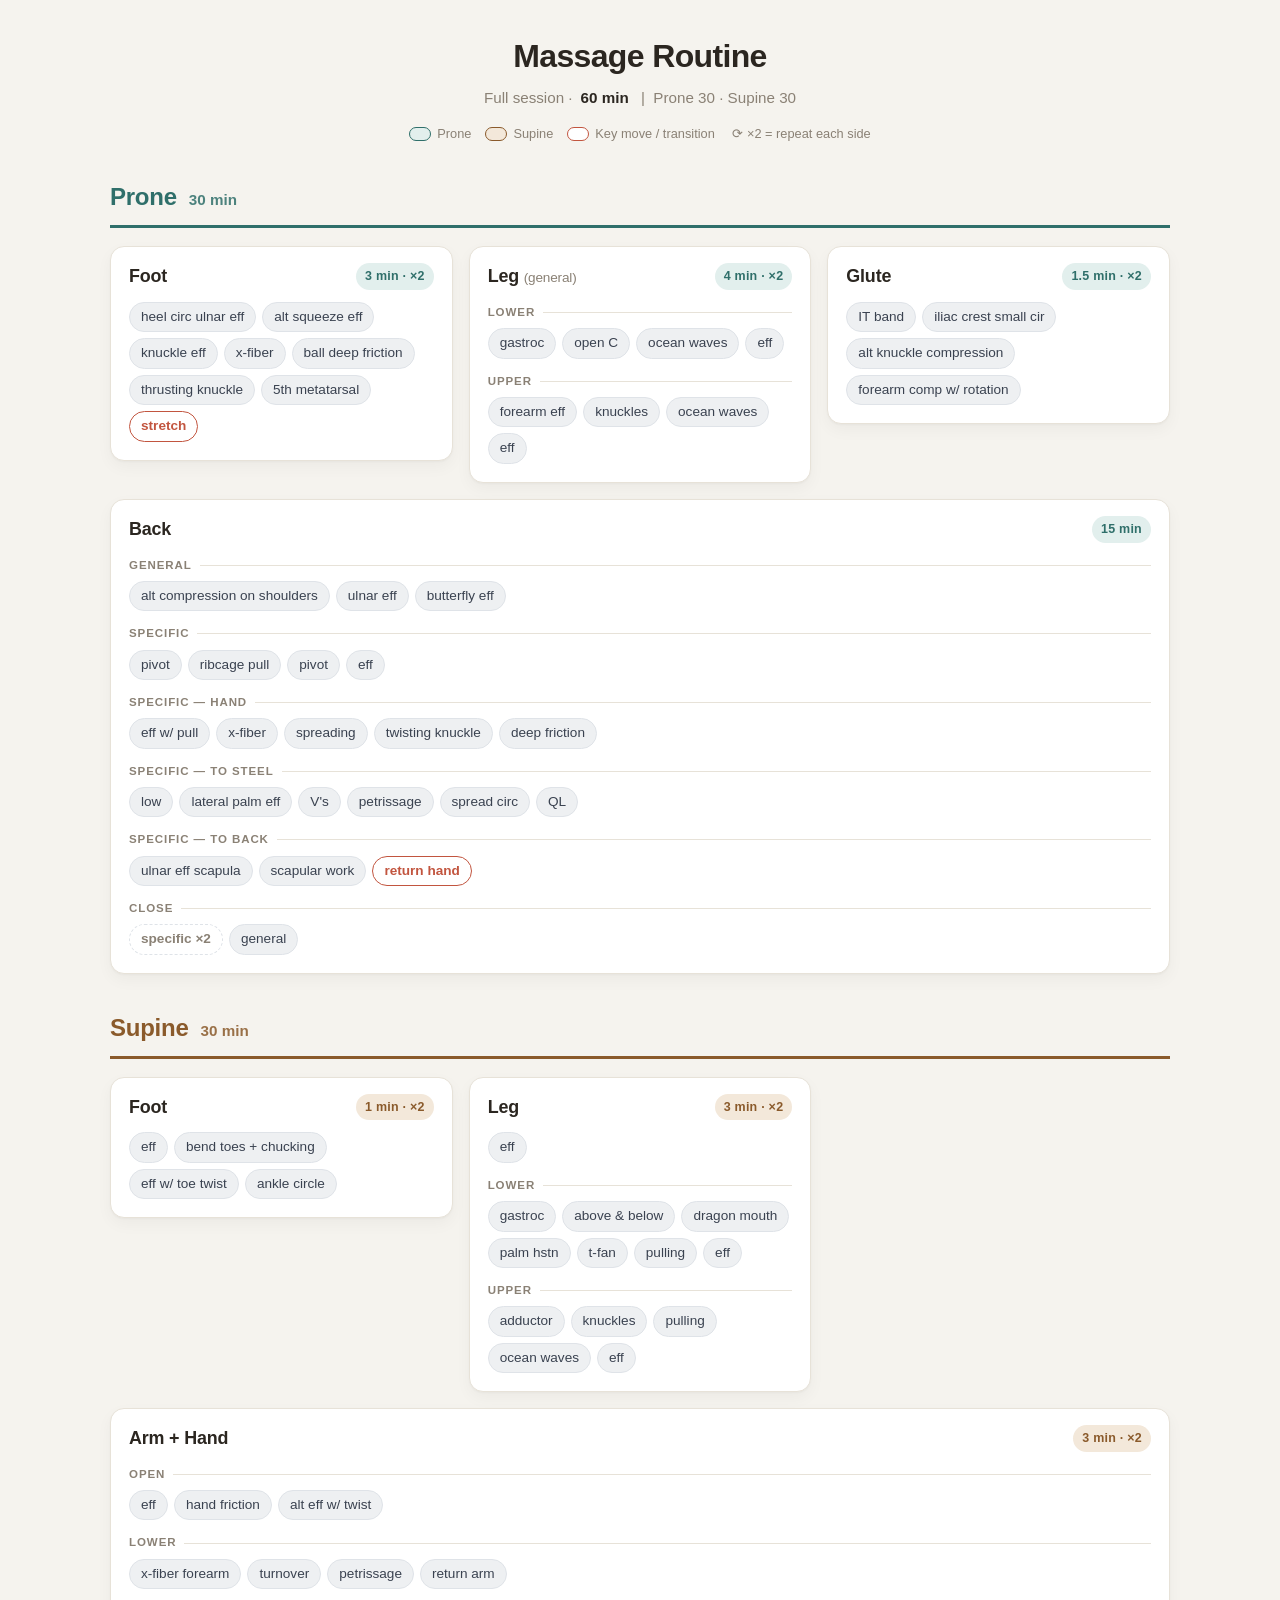
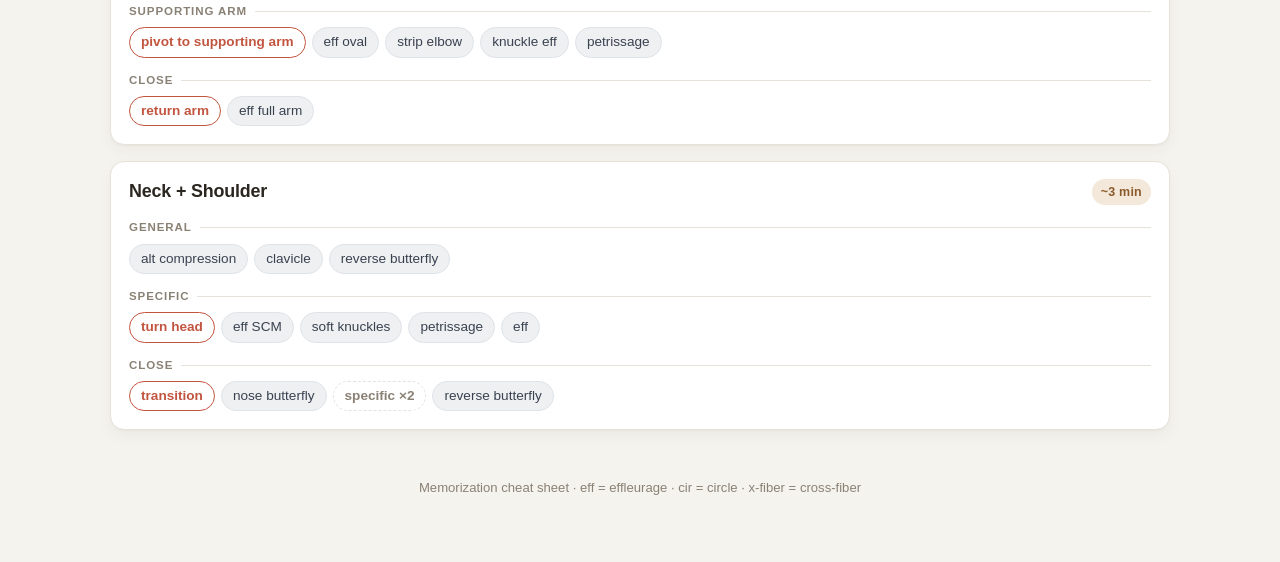
==== massage.html @ d395f04d "Add skimmable massage routine cheat sheet Single-page cheat sheet with Prone/Supine sections, region" ====
<!DOCTYPE html>
<html lang="en">

<head>
  <meta charset="UTF-8" />
  <meta name="viewport" content="width=device-width, initial-scale=1.0" />
  <title>Massage Routine — Cheat Sheet</title>
  <style>
    :root {
      --bg: #f5f3ee;
      --card: #ffffff;
      --ink: #2b2620;
      --muted: #8a8175;
      --line: #e7e2d8;
      --prone: #2f6f6a;
      --prone-soft: #e2efed;
      --supine: #8a5a2b;
      --supine-soft: #f3e8da;
      --pill: #eef0f2;
      --pill-ink: #3a4250;
      --pill-line: #dfe3e8;
      --accent: #c2553f;
    }

    * { box-sizing: border-box; }

    body {
      margin: 0;
      background: var(--bg);
      color: var(--ink);
      font-family: -apple-system, BlinkMacSystemFont, "Segoe UI", Roboto, Helvetica, Arial, sans-serif;
      line-height: 1.5;
      -webkit-font-smoothing: antialiased;
    }

    .wrap {
      max-width: 1100px;
      margin: 0 auto;
      padding: 32px 20px 64px;
    }

    /* ---- Page header ---- */
    header.page {
      text-align: center;
      margin-bottom: 28px;
    }
    header.page h1 {
      margin: 0 0 6px;
      font-size: 2rem;
      letter-spacing: -0.02em;
    }
    header.page .total {
      display: inline-flex;
      gap: 8px;
      align-items: center;
      color: var(--muted);
      font-size: 0.95rem;
    }
    header.page .total strong { color: var(--ink); }

    /* ---- Position section ---- */
    .position {
      margin-top: 36px;
    }
    .position > .position-head {
      display: flex;
      align-items: baseline;
      gap: 12px;
      padding-bottom: 10px;
      margin-bottom: 18px;
      border-bottom: 3px solid currentColor;
    }
    .position.prone  > .position-head { color: var(--prone); }
    .position.supine > .position-head { color: var(--supine); }
    .position-head h2 {
      margin: 0;
      font-size: 1.5rem;
      letter-spacing: -0.01em;
    }
    .position-head .dur {
      font-size: 0.95rem;
      font-weight: 600;
      opacity: 0.85;
    }

    /* ---- Region cards grid ---- */
    .regions {
      display: grid;
      grid-template-columns: repeat(auto-fill, minmax(320px, 1fr));
      gap: 16px;
      align-items: start;
    }
    /* let the wide "Back" / big cards span full width */
    .card.wide { grid-column: 1 / -1; }

    .card {
      background: var(--card);
      border: 1px solid var(--line);
      border-radius: 14px;
      padding: 16px 18px 18px;
      box-shadow: 0 1px 2px rgba(0,0,0,0.03), 0 6px 16px rgba(0,0,0,0.04);
    }
    .card-head {
      display: flex;
      align-items: center;
      justify-content: space-between;
      gap: 10px;
      margin-bottom: 12px;
    }
    .card-head h3 {
      margin: 0;
      font-size: 1.12rem;
      letter-spacing: -0.01em;
    }
    .time-badge {
      flex: none;
      font-size: 0.78rem;
      font-weight: 700;
      letter-spacing: 0.02em;
      padding: 4px 9px;
      border-radius: 999px;
      white-space: nowrap;
    }
    .prone  .time-badge { background: var(--prone-soft);  color: var(--prone); }
    .supine .time-badge { background: var(--supine-soft); color: var(--supine); }

    /* ---- Sub-groups inside a card ---- */
    .group { margin-top: 14px; }
    .group:first-of-type { margin-top: 0; }
    .group-label {
      font-size: 0.72rem;
      font-weight: 700;
      text-transform: uppercase;
      letter-spacing: 0.08em;
      color: var(--muted);
      margin-bottom: 7px;
      display: flex;
      align-items: center;
      gap: 8px;
    }
    .group-label::after {
      content: "";
      flex: 1;
      height: 1px;
      background: var(--line);
    }

    /* ---- Stroke pills ---- */
    .strokes {
      list-style: none;
      margin: 0;
      padding: 0;
      display: flex;
      flex-wrap: wrap;
      gap: 6px;
    }
    .strokes li {
      background: var(--pill);
      color: var(--pill-ink);
      border: 1px solid var(--pill-line);
      border-radius: 999px;
      padding: 4px 11px;
      font-size: 0.85rem;
      font-weight: 500;
      white-space: nowrap;
    }
    /* emphasised pills (key moves / transitions) */
    .strokes li.key {
      background: #fff;
      border-color: var(--accent);
      color: var(--accent);
      font-weight: 600;
    }
    /* repeat / counter notation pill */
    .strokes li.rep {
      background: transparent;
      border-style: dashed;
      color: var(--muted);
      font-weight: 600;
    }

    footer.page {
      margin-top: 48px;
      text-align: center;
      color: var(--muted);
      font-size: 0.82rem;
    }

    /* ---- Legend ---- */
    .legend {
      display: flex;
      flex-wrap: wrap;
      gap: 14px;
      justify-content: center;
      margin-top: 14px;
      font-size: 0.8rem;
      color: var(--muted);
    }
    .legend span { display: inline-flex; align-items: center; gap: 6px; }
    .swatch {
      width: 22px; height: 14px; border-radius: 999px; display: inline-block;
      border: 1px solid var(--pill-line);
    }
    .swatch.prone  { background: var(--prone-soft); border-color: var(--prone); }
    .swatch.supine { background: var(--supine-soft); border-color: var(--supine); }
    .swatch.key    { background: #fff; border-color: var(--accent); }

    @media print {
      body { background: #fff; }
      .card { box-shadow: none; break-inside: avoid; }
      .position { break-inside: avoid; }
    }
  </style>
</head>

<body>
  <div class="wrap">

    <header class="page">
      <h1>Massage Routine</h1>
      <div class="total">Full session · <strong>60 min</strong> &nbsp;|&nbsp; Prone 30 · Supine 30</div>
      <div class="legend">
        <span><span class="swatch prone"></span> Prone</span>
        <span><span class="swatch supine"></span> Supine</span>
        <span><span class="swatch key"></span> Key move / transition</span>
        <span>&nbsp;⟳ ×2 = repeat each side</span>
      </div>
    </header>

    <!-- ============== PRONE ============== -->
    <section class="position prone">
      <div class="position-head">
        <h2>Prone</h2>
        <span class="dur">30 min</span>
      </div>

      <div class="regions">

        <!-- Foot -->
        <div class="card">
          <div class="card-head">
            <h3>Foot</h3>
            <span class="time-badge">3 min · ×2</span>
          </div>
          <ul class="strokes">
            <li>heel circ ulnar eff</li>
            <li>alt squeeze eff</li>
            <li>knuckle eff</li>
            <li>x-fiber</li>
            <li>ball deep friction</li>
            <li>thrusting knuckle</li>
            <li>5th metatarsal</li>
            <li class="key">stretch</li>
          </ul>
        </div>

        <!-- Leg -->
        <div class="card">
          <div class="card-head">
            <h3>Leg <span style="font-weight:400;color:var(--muted);font-size:0.85rem;">(general)</span></h3>
            <span class="time-badge">4 min · ×2</span>
          </div>
          <div class="group">
            <div class="group-label">Lower</div>
            <ul class="strokes">
              <li>gastroc</li>
              <li>open C</li>
              <li>ocean waves</li>
              <li>eff</li>
            </ul>
          </div>
          <div class="group">
            <div class="group-label">Upper</div>
            <ul class="strokes">
              <li>forearm eff</li>
              <li>knuckles</li>
              <li>ocean waves</li>
              <li>eff</li>
            </ul>
          </div>
        </div>

        <!-- Glute -->
        <div class="card">
          <div class="card-head">
            <h3>Glute</h3>
            <span class="time-badge">1.5 min · ×2</span>
          </div>
          <ul class="strokes">
            <li>IT band</li>
            <li>iliac crest small cir</li>
            <li>alt knuckle compression</li>
            <li>forearm comp w/ rotation</li>
          </ul>
        </div>

        <!-- Back (wide) -->
        <div class="card wide">
          <div class="card-head">
            <h3>Back</h3>
            <span class="time-badge">15 min</span>
          </div>

          <div class="group">
            <div class="group-label">General</div>
            <ul class="strokes">
              <li>alt compression on shoulders</li>
              <li>ulnar eff</li>
              <li>butterfly eff</li>
            </ul>
          </div>

          <div class="group">
            <div class="group-label">Specific</div>
            <ul class="strokes">
              <li>pivot</li>
              <li>ribcage pull</li>
              <li>pivot</li>
              <li>eff</li>
            </ul>
          </div>

          <div class="group">
            <div class="group-label">Specific — Hand</div>
            <ul class="strokes">
              <li>eff w/ pull</li>
              <li>x-fiber</li>
              <li>spreading</li>
              <li>twisting knuckle</li>
              <li>deep friction</li>
            </ul>
          </div>

          <div class="group">
            <div class="group-label">Specific — To Steel</div>
            <ul class="strokes">
              <li>low</li>
              <li>lateral palm eff</li>
              <li>V's</li>
              <li>petrissage</li>
              <li>spread circ</li>
              <li>QL</li>
            </ul>
          </div>

          <div class="group">
            <div class="group-label">Specific — To Back</div>
            <ul class="strokes">
              <li>ulnar eff scapula</li>
              <li>scapular work</li>
              <li class="key">return hand</li>
            </ul>
          </div>

          <div class="group">
            <div class="group-label">Close</div>
            <ul class="strokes">
              <li class="rep">specific ×2</li>
              <li>general</li>
            </ul>
          </div>
        </div>

      </div>
    </section>

    <!-- ============== SUPINE ============== -->
    <section class="position supine">
      <div class="position-head">
        <h2>Supine</h2>
        <span class="dur">30 min</span>
      </div>

      <div class="regions">

        <!-- Foot -->
        <div class="card">
          <div class="card-head">
            <h3>Foot</h3>
            <span class="time-badge">1 min · ×2</span>
          </div>
          <ul class="strokes">
            <li>eff</li>
            <li>bend toes + chucking</li>
            <li>eff w/ toe twist</li>
            <li>ankle circle</li>
          </ul>
        </div>

        <!-- Leg -->
        <div class="card">
          <div class="card-head">
            <h3>Leg</h3>
            <span class="time-badge">3 min · ×2</span>
          </div>
          <ul class="strokes" style="margin-bottom:4px;">
            <li>eff</li>
          </ul>
          <div class="group">
            <div class="group-label">Lower</div>
            <ul class="strokes">
              <li>gastroc</li>
              <li>above &amp; below</li>
              <li>dragon mouth</li>
              <li>palm hstn</li>
              <li>t-fan</li>
              <li>pulling</li>
              <li>eff</li>
            </ul>
          </div>
          <div class="group">
            <div class="group-label">Upper</div>
            <ul class="strokes">
              <li>adductor</li>
              <li>knuckles</li>
              <li>pulling</li>
              <li>ocean waves</li>
              <li>eff</li>
            </ul>
          </div>
        </div>

        <!-- Arm + Hand (wide) -->
        <div class="card wide">
          <div class="card-head">
            <h3>Arm + Hand</h3>
            <span class="time-badge">3 min · ×2</span>
          </div>

          <div class="group">
            <div class="group-label">Open</div>
            <ul class="strokes">
              <li>eff</li>
              <li>hand friction</li>
              <li>alt eff w/ twist</li>
            </ul>
          </div>

          <div class="group">
            <div class="group-label">Lower</div>
            <ul class="strokes">
              <li>x-fiber forearm</li>
              <li>turnover</li>
              <li>petrissage</li>
              <li>return arm</li>
            </ul>
          </div>

          <div class="group">
            <div class="group-label">Supporting Arm</div>
            <ul class="strokes">
              <li class="key">pivot to supporting arm</li>
              <li>eff oval</li>
              <li>strip elbow</li>
              <li>knuckle eff</li>
              <li>petrissage</li>
            </ul>
          </div>

          <div class="group">
            <div class="group-label">Close</div>
            <ul class="strokes">
              <li class="key">return arm</li>
              <li>eff full arm</li>
            </ul>
          </div>
        </div>

        <!-- Neck + Shoulder (wide) -->
        <div class="card wide">
          <div class="card-head">
            <h3>Neck + Shoulder</h3>
            <span class="time-badge">~3 min</span>
          </div>

          <div class="group">
            <div class="group-label">General</div>
            <ul class="strokes">
              <li>alt compression</li>
              <li>clavicle</li>
              <li>reverse butterfly</li>
            </ul>
          </div>

          <div class="group">
            <div class="group-label">Specific</div>
            <ul class="strokes">
              <li class="key">turn head</li>
              <li>eff SCM</li>
              <li>soft knuckles</li>
              <li>petrissage</li>
              <li>eff</li>
            </ul>
          </div>

          <div class="group">
            <div class="group-label">Close</div>
            <ul class="strokes">
              <li class="key">transition</li>
              <li>nose butterfly</li>
              <li class="rep">specific ×2</li>
              <li>reverse butterfly</li>
            </ul>
          </div>
        </div>

      </div>
    </section>

    <footer class="page">
      Memorization cheat sheet · eff = effleurage · cir = circle · x-fiber = cross-fiber
    </footer>

  </div>
</body>

</html>
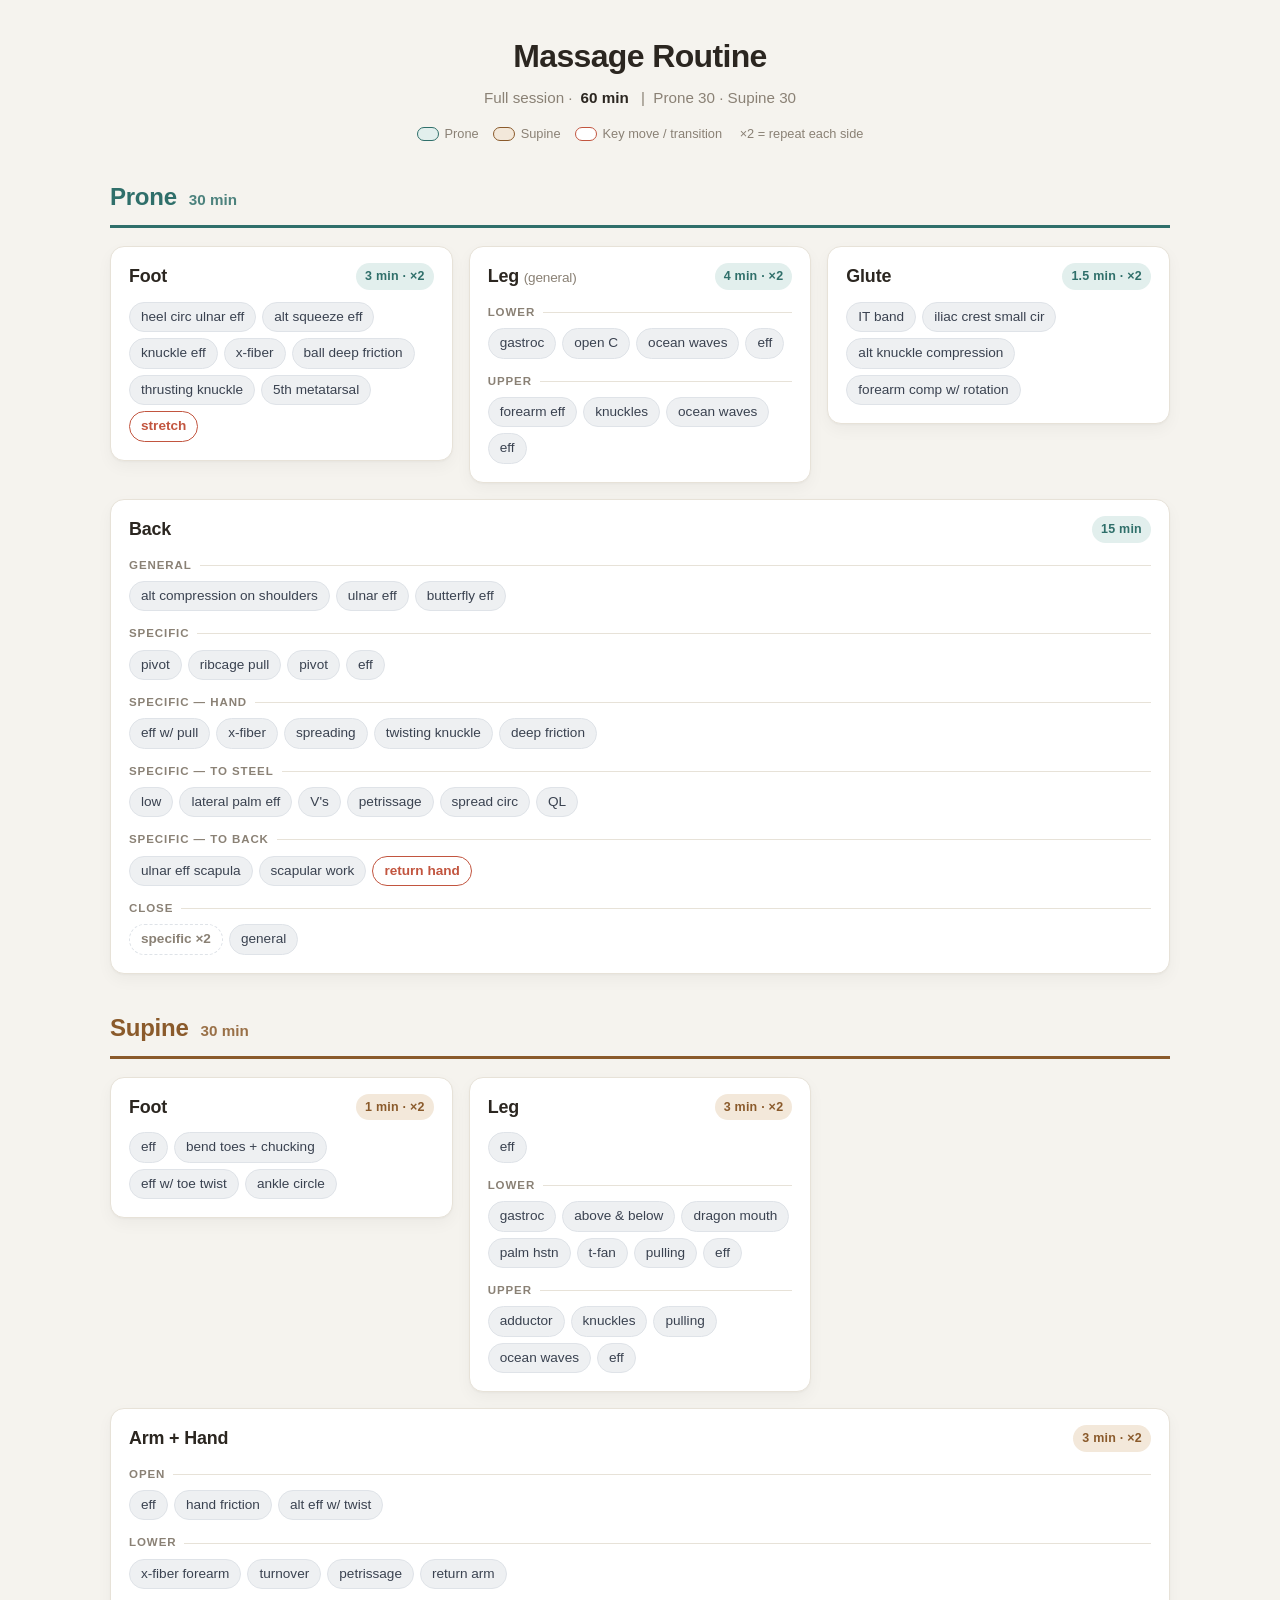
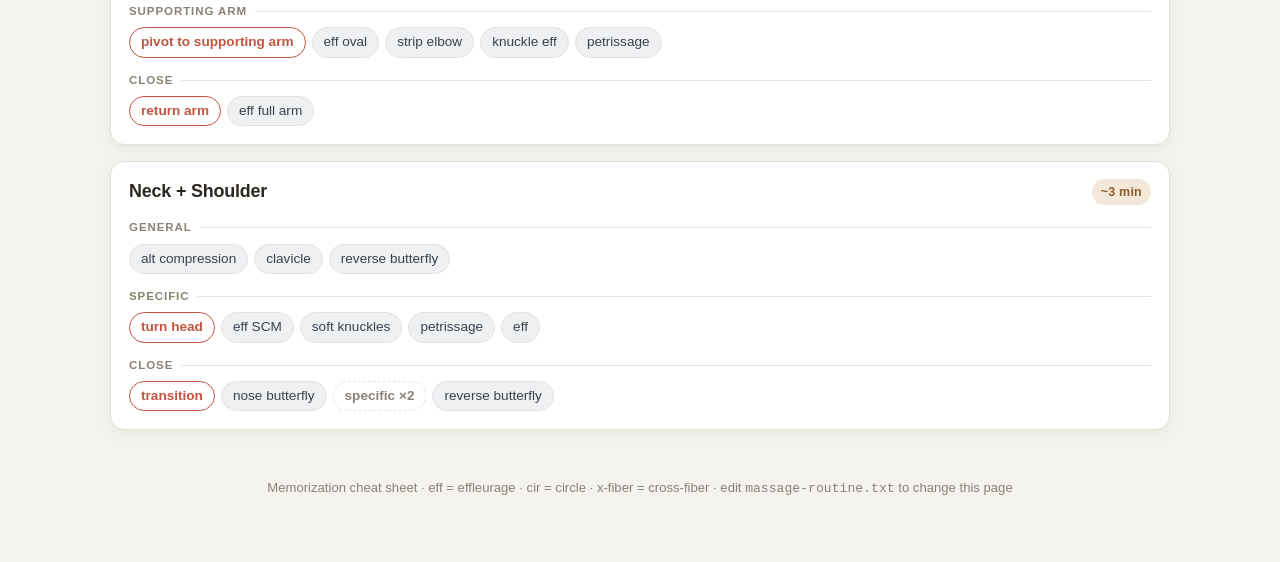
==== commit 835b0679: "Make cheat sheet read strokes from editable massage-routine.txt Move all routine content into a plai" ====
--- a/massage.html
+++ b/massage.html
@@ -112,6 +112,11 @@
       font-size: 1.12rem;
       letter-spacing: -0.01em;
     }
+    .card-head h3 .note {
+      font-weight: 400;
+      color: var(--muted);
+      font-size: 0.85rem;
+    }
     .time-badge {
       flex: none;
       font-size: 0.78rem;
@@ -126,7 +131,7 @@
 
     /* ---- Sub-groups inside a card ---- */
     .group { margin-top: 14px; }
-    .group:first-of-type { margin-top: 0; }
+    .group:first-child { margin-top: 0; }
     .group-label {
       font-size: 0.72rem;
       font-weight: 700;
@@ -205,6 +210,24 @@
     .swatch.supine { background: var(--supine-soft); border-color: var(--supine); }
     .swatch.key    { background: #fff; border-color: var(--accent); }
 
+    /* ---- Load / error states ---- */
+    .notice {
+      background: var(--card);
+      border: 1px solid var(--line);
+      border-left: 4px solid var(--accent);
+      border-radius: 10px;
+      padding: 16px 18px;
+      margin-top: 24px;
+      color: var(--ink);
+    }
+    .notice code {
+      background: var(--pill);
+      border: 1px solid var(--pill-line);
+      border-radius: 5px;
+      padding: 1px 5px;
+      font-size: 0.9em;
+    }
+
     @media print {
       body { background: #fff; }
       .card { box-shadow: none; break-inside: avoid; }
@@ -223,295 +246,139 @@
         <span><span class="swatch prone"></span> Prone</span>
         <span><span class="swatch supine"></span> Supine</span>
         <span><span class="swatch key"></span> Key move / transition</span>
-        <span>&nbsp;⟳ ×2 = repeat each side</span>
+        <span>&nbsp;×2 = repeat each side</span>
       </div>
     </header>
 
-    <!-- ============== PRONE ============== -->
-    <section class="position prone">
-      <div class="position-head">
-        <h2>Prone</h2>
-        <span class="dur">30 min</span>
-      </div>
-
-      <div class="regions">
-
-        <!-- Foot -->
-        <div class="card">
-          <div class="card-head">
-            <h3>Foot</h3>
-            <span class="time-badge">3 min · ×2</span>
-          </div>
-          <ul class="strokes">
-            <li>heel circ ulnar eff</li>
-            <li>alt squeeze eff</li>
-            <li>knuckle eff</li>
-            <li>x-fiber</li>
-            <li>ball deep friction</li>
-            <li>thrusting knuckle</li>
-            <li>5th metatarsal</li>
-            <li class="key">stretch</li>
-          </ul>
-        </div>
-
-        <!-- Leg -->
-        <div class="card">
-          <div class="card-head">
-            <h3>Leg <span style="font-weight:400;color:var(--muted);font-size:0.85rem;">(general)</span></h3>
-            <span class="time-badge">4 min · ×2</span>
-          </div>
-          <div class="group">
-            <div class="group-label">Lower</div>
-            <ul class="strokes">
-              <li>gastroc</li>
-              <li>open C</li>
-              <li>ocean waves</li>
-              <li>eff</li>
-            </ul>
-          </div>
-          <div class="group">
-            <div class="group-label">Upper</div>
-            <ul class="strokes">
-              <li>forearm eff</li>
-              <li>knuckles</li>
-              <li>ocean waves</li>
-              <li>eff</li>
-            </ul>
-          </div>
-        </div>
-
-        <!-- Glute -->
-        <div class="card">
-          <div class="card-head">
-            <h3>Glute</h3>
-            <span class="time-badge">1.5 min · ×2</span>
-          </div>
-          <ul class="strokes">
-            <li>IT band</li>
-            <li>iliac crest small cir</li>
-            <li>alt knuckle compression</li>
-            <li>forearm comp w/ rotation</li>
-          </ul>
-        </div>
-
-        <!-- Back (wide) -->
-        <div class="card wide">
-          <div class="card-head">
-            <h3>Back</h3>
-            <span class="time-badge">15 min</span>
-          </div>
-
-          <div class="group">
-            <div class="group-label">General</div>
-            <ul class="strokes">
-              <li>alt compression on shoulders</li>
-              <li>ulnar eff</li>
-              <li>butterfly eff</li>
-            </ul>
-          </div>
-
-          <div class="group">
-            <div class="group-label">Specific</div>
-            <ul class="strokes">
-              <li>pivot</li>
-              <li>ribcage pull</li>
-              <li>pivot</li>
-              <li>eff</li>
-            </ul>
-          </div>
-
-          <div class="group">
-            <div class="group-label">Specific — Hand</div>
-            <ul class="strokes">
-              <li>eff w/ pull</li>
-              <li>x-fiber</li>
-              <li>spreading</li>
-              <li>twisting knuckle</li>
-              <li>deep friction</li>
-            </ul>
-          </div>
-
-          <div class="group">
-            <div class="group-label">Specific — To Steel</div>
-            <ul class="strokes">
-              <li>low</li>
-              <li>lateral palm eff</li>
-              <li>V's</li>
-              <li>petrissage</li>
-              <li>spread circ</li>
-              <li>QL</li>
-            </ul>
-          </div>
-
-          <div class="group">
-            <div class="group-label">Specific — To Back</div>
-            <ul class="strokes">
-              <li>ulnar eff scapula</li>
-              <li>scapular work</li>
-              <li class="key">return hand</li>
-            </ul>
-          </div>
-
-          <div class="group">
-            <div class="group-label">Close</div>
-            <ul class="strokes">
-              <li class="rep">specific ×2</li>
-              <li>general</li>
-            </ul>
-          </div>
-        </div>
-
-      </div>
-    </section>
-
-    <!-- ============== SUPINE ============== -->
-    <section class="position supine">
-      <div class="position-head">
-        <h2>Supine</h2>
-        <span class="dur">30 min</span>
-      </div>
-
-      <div class="regions">
-
-        <!-- Foot -->
-        <div class="card">
-          <div class="card-head">
-            <h3>Foot</h3>
-            <span class="time-badge">1 min · ×2</span>
-          </div>
-          <ul class="strokes">
-            <li>eff</li>
-            <li>bend toes + chucking</li>
-            <li>eff w/ toe twist</li>
-            <li>ankle circle</li>
-          </ul>
-        </div>
-
-        <!-- Leg -->
-        <div class="card">
-          <div class="card-head">
-            <h3>Leg</h3>
-            <span class="time-badge">3 min · ×2</span>
-          </div>
-          <ul class="strokes" style="margin-bottom:4px;">
-            <li>eff</li>
-          </ul>
-          <div class="group">
-            <div class="group-label">Lower</div>
-            <ul class="strokes">
-              <li>gastroc</li>
-              <li>above &amp; below</li>
-              <li>dragon mouth</li>
-              <li>palm hstn</li>
-              <li>t-fan</li>
-              <li>pulling</li>
-              <li>eff</li>
-            </ul>
-          </div>
-          <div class="group">
-            <div class="group-label">Upper</div>
-            <ul class="strokes">
-              <li>adductor</li>
-              <li>knuckles</li>
-              <li>pulling</li>
-              <li>ocean waves</li>
-              <li>eff</li>
-            </ul>
-          </div>
-        </div>
-
-        <!-- Arm + Hand (wide) -->
-        <div class="card wide">
-          <div class="card-head">
-            <h3>Arm + Hand</h3>
-            <span class="time-badge">3 min · ×2</span>
-          </div>
-
-          <div class="group">
-            <div class="group-label">Open</div>
-            <ul class="strokes">
-              <li>eff</li>
-              <li>hand friction</li>
-              <li>alt eff w/ twist</li>
-            </ul>
-          </div>
-
-          <div class="group">
-            <div class="group-label">Lower</div>
-            <ul class="strokes">
-              <li>x-fiber forearm</li>
-              <li>turnover</li>
-              <li>petrissage</li>
-              <li>return arm</li>
-            </ul>
-          </div>
-
-          <div class="group">
-            <div class="group-label">Supporting Arm</div>
-            <ul class="strokes">
-              <li class="key">pivot to supporting arm</li>
-              <li>eff oval</li>
-              <li>strip elbow</li>
-              <li>knuckle eff</li>
-              <li>petrissage</li>
-            </ul>
-          </div>
-
-          <div class="group">
-            <div class="group-label">Close</div>
-            <ul class="strokes">
-              <li class="key">return arm</li>
-              <li>eff full arm</li>
-            </ul>
-          </div>
-        </div>
-
-        <!-- Neck + Shoulder (wide) -->
-        <div class="card wide">
-          <div class="card-head">
-            <h3>Neck + Shoulder</h3>
-            <span class="time-badge">~3 min</span>
-          </div>
-
-          <div class="group">
-            <div class="group-label">General</div>
-            <ul class="strokes">
-              <li>alt compression</li>
-              <li>clavicle</li>
-              <li>reverse butterfly</li>
-            </ul>
-          </div>
-
-          <div class="group">
-            <div class="group-label">Specific</div>
-            <ul class="strokes">
-              <li class="key">turn head</li>
-              <li>eff SCM</li>
-              <li>soft knuckles</li>
-              <li>petrissage</li>
-              <li>eff</li>
-            </ul>
-          </div>
-
-          <div class="group">
-            <div class="group-label">Close</div>
-            <ul class="strokes">
-              <li class="key">transition</li>
-              <li>nose butterfly</li>
-              <li class="rep">specific ×2</li>
-              <li>reverse butterfly</li>
-            </ul>
-          </div>
-        </div>
-
-      </div>
-    </section>
+    <!-- Content is generated from massage-routine.txt -->
+    <div id="routine">
+      <div class="notice">Loading routine…</div>
+    </div>
 
     <footer class="page">
-      Memorization cheat sheet · eff = effleurage · cir = circle · x-fiber = cross-fiber
+      Memorization cheat sheet · eff = effleurage · cir = circle · x-fiber = cross-fiber ·
+      edit <code>massage-routine.txt</code> to change this page
     </footer>
 
   </div>
+
+  <script>
+    // ---- Parse the editable text file into a routine structure ----
+    function parseRoutine(text) {
+      const positions = [];
+      let pos = null, region = null;
+
+      text.split(/\r?\n/).forEach(function (raw) {
+        const t = raw.trim();
+        if (t === '' || t.startsWith('//')) return;
+
+        if (t.startsWith('##')) {                       // region
+          const [name, time] = splitPipe(t.slice(2));
+          region = { name: name, time: time, intro: [], groups: [] };
+          if (pos) pos.regions.push(region);
+        } else if (t.startsWith('#')) {                 // position
+          const [name, dur] = splitPipe(t.slice(1));
+          pos = { name: name, dur: dur, regions: [] };
+          positions.push(pos);
+        } else if (region) {                            // strokes line
+          const ci = t.indexOf(':');
+          if (ci > 0 && t.slice(0, ci).indexOf(',') === -1) {
+            region.groups.push({
+              label: t.slice(0, ci).trim(),
+              strokes: parseStrokes(t.slice(ci + 1))
+            });
+          } else {
+            region.intro = region.intro.concat(parseStrokes(t));
+          }
+        }
+      });
+      return positions;
+    }
+
+    function splitPipe(s) {
+      const i = s.indexOf('|');
+      return i === -1
+        ? [s.trim(), '']
+        : [s.slice(0, i).trim(), s.slice(i + 1).trim()];
+    }
+
+    function parseStrokes(s) {
+      return s.split(',').map(function (raw) {
+        let txt = raw.trim();
+        let type = 'normal';
+        if (txt.startsWith('*')) { type = 'key'; txt = txt.slice(1).trim(); }
+        else if (txt.startsWith('~')) { type = 'rep'; txt = txt.slice(1).trim(); }
+        return { text: txt, type: type };
+      }).filter(function (st) { return st.text !== ''; });
+    }
+
+    // ---- Render ----
+    function esc(s) {
+      return s.replace(/[&<>"]/g, function (c) {
+        return { '&': '&amp;', '<': '&lt;', '>': '&gt;', '"': '&quot;' }[c];
+      });
+    }
+
+    function fmtName(name) {
+      // show "(...)" notes small & grey
+      return esc(name).replace(/\(([^)]*)\)/,
+        '<span class="note">($1)</span>');
+    }
+
+    function strokeList(strokes) {
+      if (!strokes.length) return '';
+      const items = strokes.map(function (st) {
+        const cls = st.type === 'key' ? ' class="key"'
+          : st.type === 'rep' ? ' class="rep"' : '';
+        return '<li' + cls + '>' + esc(st.text) + '</li>';
+      }).join('');
+      return '<ul class="strokes">' + items + '</ul>';
+    }
+
+    function renderRegion(r) {
+      const wide = r.groups.length >= 3 ? ' wide' : '';
+      const badge = r.time
+        ? '<span class="time-badge">' + esc(r.time) + '</span>' : '';
+      let body = strokeList(r.intro);
+      r.groups.forEach(function (g) {
+        body += '<div class="group"><div class="group-label">' +
+          esc(g.label) + '</div>' + strokeList(g.strokes) + '</div>';
+      });
+      return '<div class="card' + wide + '">' +
+        '<div class="card-head"><h3>' + fmtName(r.name) + '</h3>' + badge + '</div>' +
+        body + '</div>';
+    }
+
+    function renderRoutine(positions) {
+      return positions.map(function (p, i) {
+        const cls = i % 2 === 0 ? 'prone' : 'supine';
+        const dur = p.dur ? '<span class="dur">' + esc(p.dur) + '</span>' : '';
+        const cards = p.regions.map(renderRegion).join('');
+        return '<section class="position ' + cls + '">' +
+          '<div class="position-head"><h2>' + esc(p.name) + '</h2>' + dur + '</div>' +
+          '<div class="regions">' + cards + '</div></section>';
+      }).join('');
+    }
+
+    // ---- Load the data file ----
+    fetch('massage-routine.txt?v=' + Date.now(), { cache: 'no-store' })
+      .then(function (res) {
+        if (!res.ok) throw new Error('HTTP ' + res.status);
+        return res.text();
+      })
+      .then(function (text) {
+        const positions = parseRoutine(text);
+        document.getElementById('routine').innerHTML = renderRoutine(positions);
+      })
+      .catch(function (err) {
+        document.getElementById('routine').innerHTML =
+          '<div class="notice"><strong>Couldn\'t load <code>massage-routine.txt</code>.</strong><br>' +
+          esc(String(err)) +
+          '<br><br>This page reads the routine from that file over the network, ' +
+          'so view it through the published site (or a local web server) rather than ' +
+          'opening the HTML directly from disk.</div>';
+      });
+  </script>
 </body>
 
 </html>
